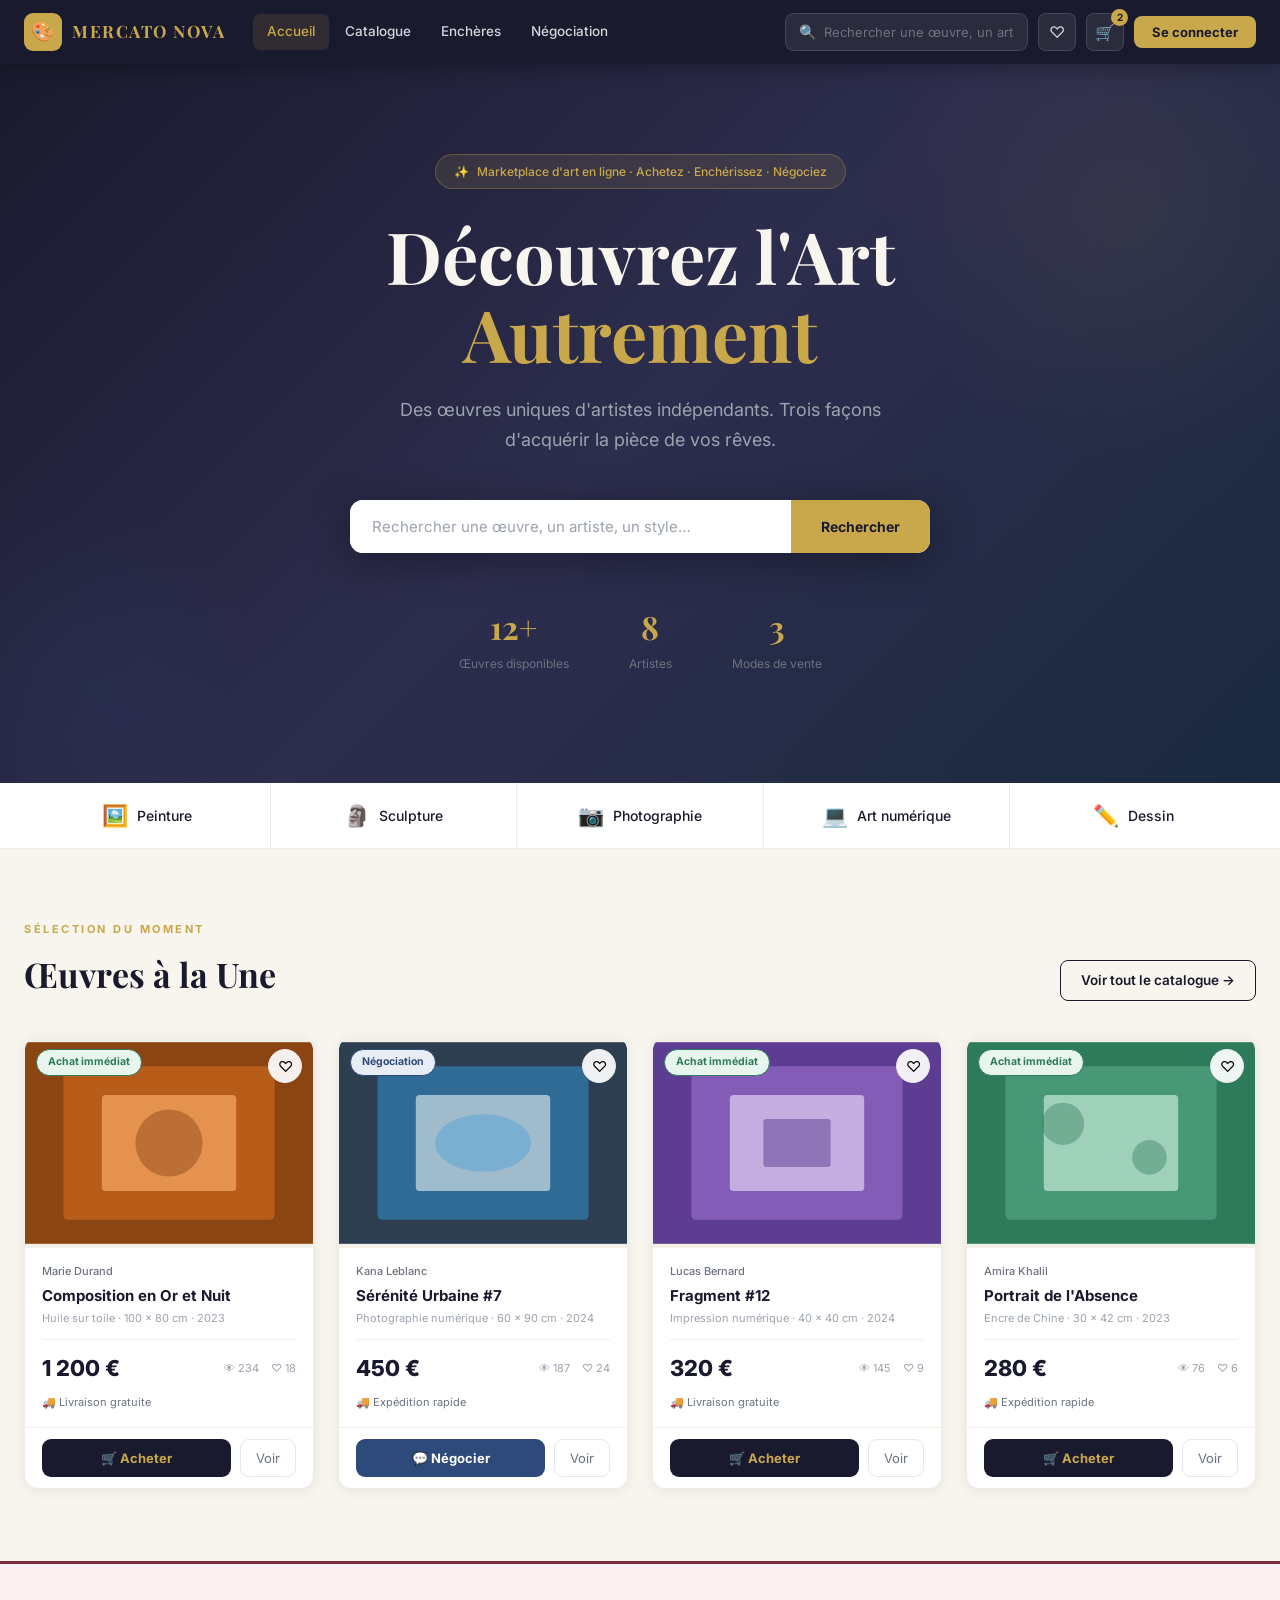
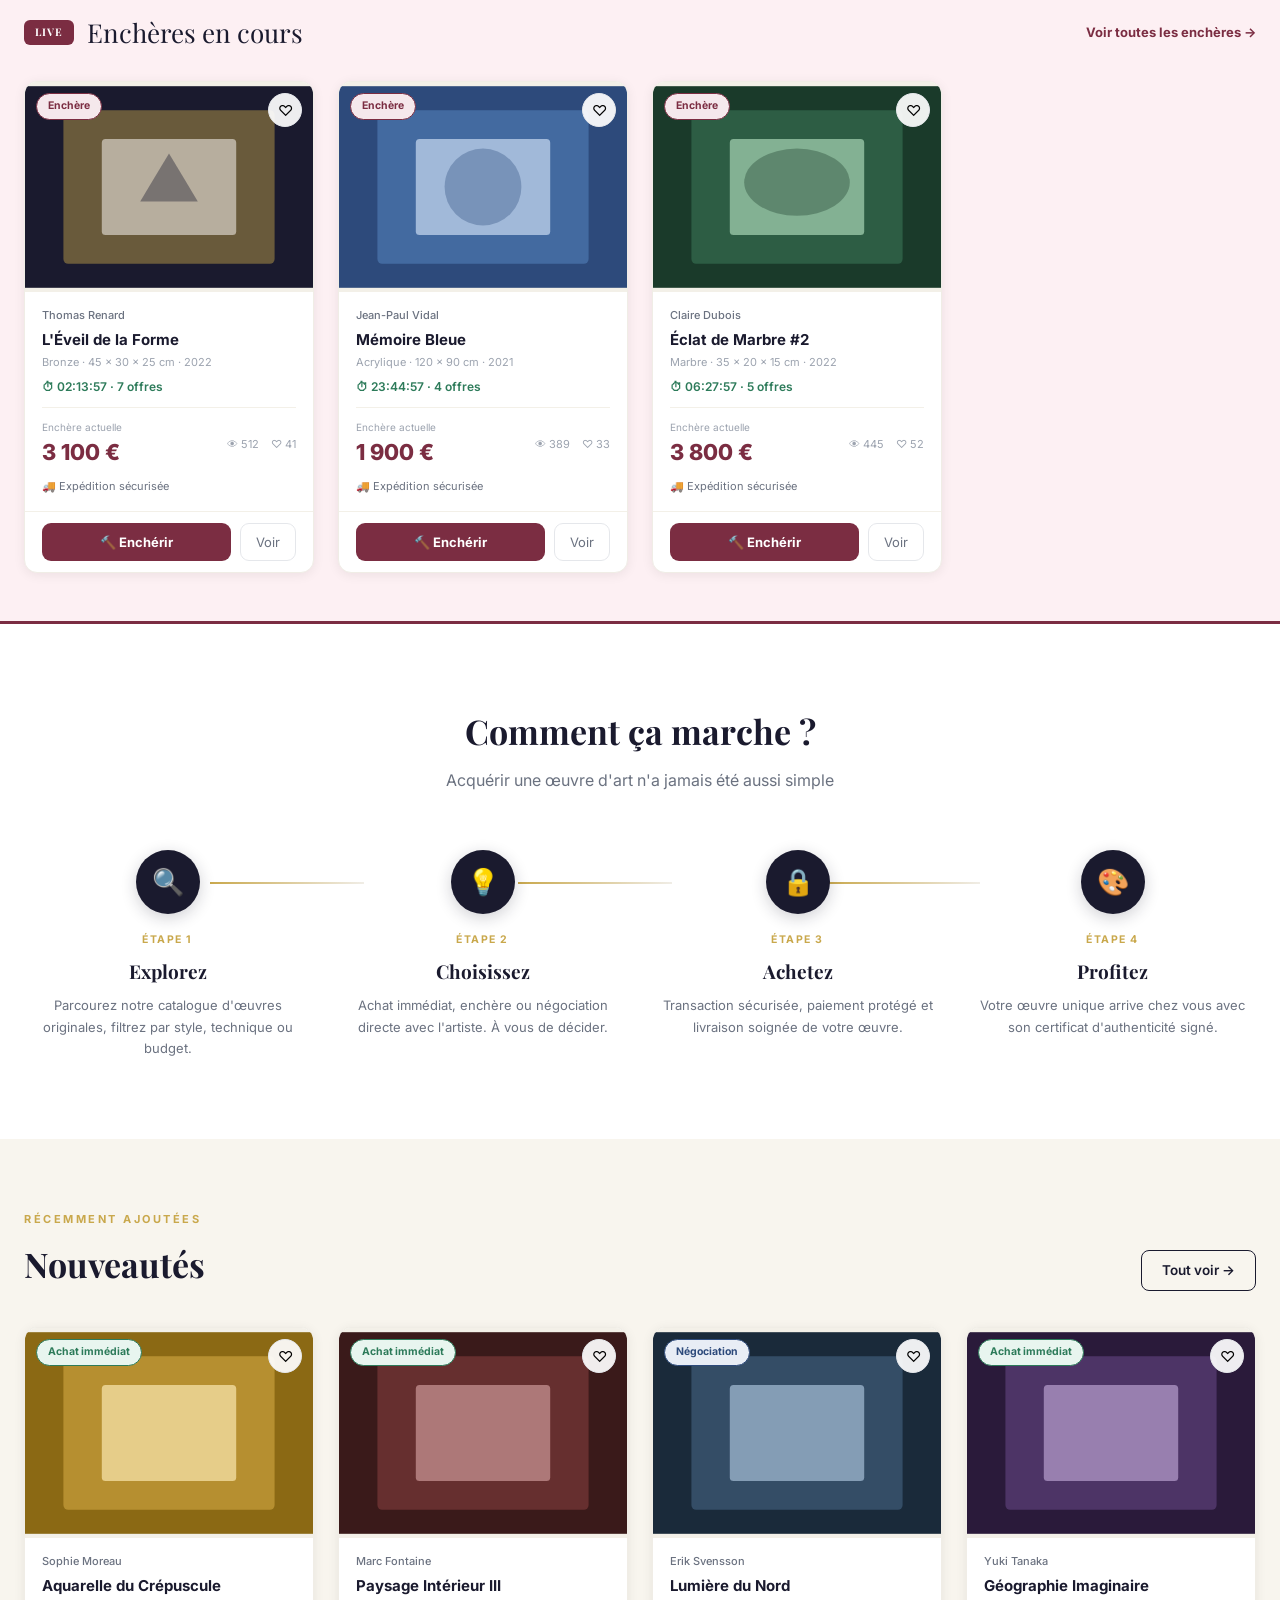
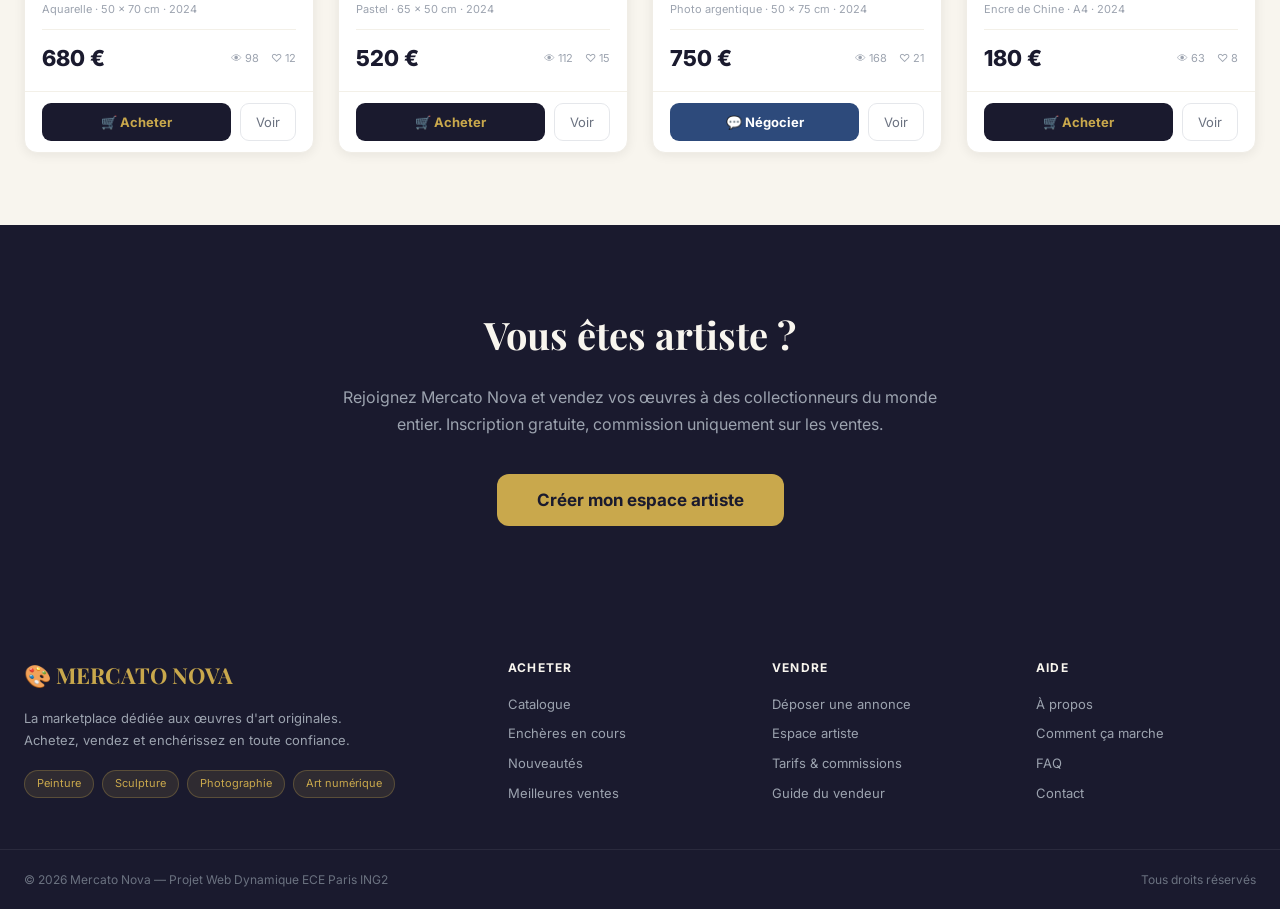
==== mercato_final/index.html @ 1ec938bf "Add files via upload problème d'accès au panier depuis les deux première pages régler + acces au ser" ====
<!DOCTYPE html>
<html lang="fr">
<head>
  <meta charset="UTF-8" />
  <meta name="viewport" content="width=device-width, initial-scale=1.0" />
  <title>Mercato Nova — Marketplace d'Art</title>
  <link rel="preconnect" href="https://fonts.googleapis.com" />
  <link href="https://fonts.googleapis.com/css2?family=Inter:wght@400;500;600;700;800&family=Playfair+Display:ital,wght@0,700;1,400&display=swap" rel="stylesheet" />
  <style>
    *, *::before, *::after { box-sizing: border-box; margin: 0; padding: 0; }
    :root {
      --noir:     #1A1A2E;
      --noir-2:   #2D2D4E;
      --or:       #C9A84C;
      --or-clair: #E8C96A;
      --fond:     #F8F5EE;
      --blanc:    #FFFFFF;
      --gris:     #6B7280;
      --gris-c:   #F3F0E8;
      --bordeau:  #7B2D42;
      --vert:     #2D7B5A;
      --bleu:     #2D4A7B;
      --shadow-s: 0 2px 12px rgba(0,0,0,0.07);
      --shadow-m: 0 4px 24px rgba(0,0,0,0.10);
      --shadow-l: 0 12px 40px rgba(0,0,0,0.15);
      --radius:   10px;
      --radius-l: 16px;
      --trans:    0.22s ease;
    }
    html { scroll-behavior: smooth; }
    body { font-family: 'Inter', 'Segoe UI', Arial, sans-serif; background: var(--fond); color: var(--noir); line-height: 1.6; }
    a { text-decoration: none; color: inherit; }
    button { cursor: pointer; border: none; font-family: inherit; }
    img { max-width: 100%; display: block; }

    .navbar {
      position: sticky; top: 0; z-index: 100;
      background: var(--noir);
      box-shadow: 0 2px 20px rgba(0,0,0,0.35);
    }
    .navbar__inner {
      max-width: 1280px; margin: 0 auto;
      display: flex; align-items: center;
      padding: 0 24px; height: 64px; gap: 28px;
    }
    .navbar__logo {
      display: flex; align-items: center; gap: 10px;
      text-decoration: none; flex-shrink: 0;
    }
    .navbar__logo-icon {
      width: 38px; height: 38px; background: var(--or);
      border-radius: 9px; display: flex; align-items: center;
      justify-content: center; font-size: 19px;
    }
    .navbar__logo-text {
      font-family: 'Playfair Display', Georgia, serif;
      font-size: 17px; font-weight: 700;
      color: var(--or); letter-spacing: 1.5px;
    }
    .navbar__links { display: flex; gap: 2px; flex: 1; }
    .navbar__link {
      padding: 7px 14px; border-radius: 7px;
      font-size: 13.5px; font-weight: 500;
      color: #D1D5DB; background: transparent;
      transition: all var(--trans); white-space: nowrap;
    }
    .navbar__link:hover, .navbar__link--active {
      color: var(--or);
      background: rgba(201,168,76,0.12);
    }
    .navbar__right { display: flex; align-items: center; gap: 10px; margin-left: auto; }
    .navbar__search {
      display: flex; align-items: center;
      background: rgba(255,255,255,0.08);
      border: 1px solid rgba(255,255,255,0.12);
      border-radius: 9px; padding: 7px 13px; gap: 8px;
    }
    .navbar__search input {
      background: transparent; border: none; outline: none;
      color: #F8F5EE; font-size: 13px; width: 190px;
      font-family: inherit;
    }
    .navbar__search input::placeholder { color: #6B7280; }
    .navbar__icon-btn {
      background: rgba(255,255,255,0.08);
      border: 1px solid rgba(255,255,255,0.12);
      border-radius: 8px; width: 38px; height: 38px;
      display: flex; align-items: center; justify-content: center;
      color: #D1D5DB; font-size: 16px; cursor: pointer;
      transition: all var(--trans); position: relative;
    }
    .navbar__icon-btn:hover { background: rgba(255,255,255,0.15); color: var(--or); }
    .navbar__badge {
      position: absolute; top: -5px; right: -5px;
      background: var(--or); color: var(--noir);
      border-radius: 50%; width: 17px; height: 17px;
      font-size: 10px; font-weight: 700;
      display: flex; align-items: center; justify-content: center;
    }
    .navbar__login {
      background: var(--or); color: var(--noir);
      border-radius: 8px; padding: 8px 18px;
      font-size: 13px; font-weight: 700;
      transition: all var(--trans);
    }
    .navbar__login:hover { background: var(--or-clair); }

    .hero {
      background: linear-gradient(135deg, #1A1A2E 0%, #2D2D4E 50%, #1A2A3E 100%);
      padding: 90px 24px 110px;
      position: relative; overflow: hidden;
    }
    .hero__circle-1 {
      position: absolute; top: -100px; right: -100px;
      width: 500px; height: 500px; border-radius: 50%;
      background: radial-gradient(circle, rgba(201,168,76,0.08) 0%, transparent 70%);
      pointer-events: none;
    }
    .hero__circle-2 {
      position: absolute; bottom: -80px; left: -80px;
      width: 350px; height: 350px; border-radius: 50%;
      background: radial-gradient(circle, rgba(45,74,123,0.15) 0%, transparent 70%);
      pointer-events: none;
    }
    .hero__inner {
      max-width: 820px; margin: 0 auto;
      text-align: center; position: relative; z-index: 1;
    }
    .hero__pill {
      display: inline-flex; align-items: center; gap: 8px;
      background: rgba(201,168,76,0.12);
      border: 1px solid rgba(201,168,76,0.3);
      border-radius: 24px; padding: 7px 18px; margin-bottom: 28px;
      font-size: 12px; color: var(--or); font-weight: 500;
    }
    .hero__title {
      font-family: 'Playfair Display', Georgia, serif;
      font-size: clamp(38px, 7vw, 72px);
      font-weight: 700; color: #F8F5EE;
      line-height: 1.08; margin-bottom: 22px;
    }
    .hero__title span { color: var(--or); }
    .hero__subtitle {
      font-size: 18px; color: #9CA3AF;
      margin: 0 auto 44px; line-height: 1.7;
      max-width: 560px;
    }
    .hero__search-wrap {
      display: flex; max-width: 580px; margin: 0 auto 48px;
      background: var(--blanc); border-radius: 13px; overflow: hidden;
      box-shadow: 0 8px 40px rgba(0,0,0,0.35);
    }
    .hero__search-wrap input {
      flex: 1; border: none; outline: none;
      padding: 17px 22px; font-size: 15px; color: var(--noir);
      font-family: inherit;
    }
    .hero__search-wrap input::placeholder { color: #9CA3AF; }
    .hero__search-btn {
      background: var(--or); border: none;
      padding: 0 30px; color: var(--noir);
      font-weight: 700; font-size: 14px;
      cursor: pointer; transition: background var(--trans);
      white-space: nowrap;
    }
    .hero__search-btn:hover { background: var(--or-clair); }
    .hero__stats { display: flex; justify-content: center; gap: 60px; }
    .hero__stat-num {
      font-family: 'Playfair Display', Georgia, serif;
      font-size: 32px; font-weight: 700; color: var(--or);
    }
    .hero__stat-label { font-size: 12px; color: #6B7280; margin-top: 2px; }

    .cats {
      background: var(--blanc);
      border-bottom: 1px solid #F0EDE6;
      box-shadow: var(--shadow-s);
    }
    .cats__inner { max-width: 1280px; margin: 0 auto; padding: 0 24px; display: flex; }
    .cats__btn {
      flex: 1; display: flex; align-items: center;
      justify-content: center; gap: 9px;
      padding: 20px 0; background: transparent; border: none;
      border-right: 1px solid #F0EDE6;
      font-size: 14px; font-weight: 500; color: var(--noir);
      cursor: pointer; transition: all var(--trans);
    }
    .cats__btn:last-child { border-right: none; }
    .cats__btn:hover { background: var(--fond); color: var(--or); }
    .cats__btn .cats__icon { font-size: 21px; }

    .section { padding: 72px 24px; }
    .section--dark { background: var(--blanc); }
    .section--fond { background: var(--fond); }
    .section__inner { max-width: 1280px; margin: 0 auto; }
    .section__eyebrow {
      font-size: 11px; color: var(--or); font-weight: 700;
      letter-spacing: 2.5px; text-transform: uppercase; margin-bottom: 8px;
    }
    .section__title {
      font-family: 'Playfair Display', Georgia, serif;
      font-size: 34px; color: var(--noir); margin-bottom: 0;
    }
    .section__head {
      display: flex; align-items: flex-end;
      justify-content: space-between; margin-bottom: 36px;
    }
    .section__link {
      font-size: 13.5px; color: var(--noir); font-weight: 600;
      border: 1.5px solid var(--noir); border-radius: 8px;
      padding: 9px 20px; transition: all var(--trans);
      white-space: nowrap; margin-left: 20px;
    }
    .section__link:hover { background: var(--noir); color: var(--or); }

    .grid {
      display: grid;
      grid-template-columns: repeat(auto-fill, minmax(272px, 1fr));
      gap: 24px;
    }
    .grid--4 { grid-template-columns: repeat(4, 1fr); }

    .card {
      background: var(--blanc); border-radius: 13px;
      overflow: hidden; border: 1px solid #F0EDE6;
      box-shadow: var(--shadow-s);
      transition: transform var(--trans), box-shadow var(--trans);
      display: flex; flex-direction: column;
    }
    .card:hover { transform: translateY(-5px); box-shadow: var(--shadow-l); }
    .card__img {
      position: relative; height: 210px;
      overflow: hidden; background: var(--gris-c);
    }
    .card__img svg { width: 100%; height: 100%; }
    .card__badge {
      position: absolute; top: 11px; left: 11px;
      padding: 4px 11px; border-radius: 20px;
      font-size: 10.5px; font-weight: 700;
      border: 1px solid currentColor;
    }
    .card__badge--immediat { color: var(--vert); background: #E8F5EF; }
    .card__badge--enchere  { color: var(--bordeau); background: #F5E8EC; }
    .card__badge--nego     { color: var(--bleu); background: #E8EDF5; }
    .card__fav {
      position: absolute; top: 11px; right: 11px;
      background: rgba(255,255,255,0.92); border: 1px solid #E5E7EB;
      border-radius: 50%; width: 34px; height: 34px;
      display: flex; align-items: center; justify-content: center;
      font-size: 15px; cursor: pointer;
      transition: all var(--trans);
    }
    .card__fav:hover { border-color: var(--bordeau); background: #FFF0F3; }
    .card__body {
      padding: 15px 17px; flex: 1;
      display: flex; flex-direction: column; gap: 5px;
    }
    .card__artist { font-size: 11px; color: var(--gris); font-weight: 500; }
    .card__title  { font-size: 15px; font-weight: 700; color: var(--noir); line-height: 1.3; }
    .card__meta   { font-size: 11px; color: #9CA3AF; }
    .card__timer  { font-size: 12px; color: var(--vert); font-weight: 600; }
    .card__timer--urgent { color: var(--bordeau); }
    .card__divider { height: 1px; background: #F3F0E8; margin: 6px 0; }
    .card__price-row { display: flex; align-items: center; justify-content: space-between; }
    .card__price-label { font-size: 10px; color: #9CA3AF; }
    .card__price { font-size: 22px; font-weight: 800; color: var(--noir); }
    .card__price--enchere { color: var(--bordeau); }
    .card__stats { display: flex; gap: 12px; font-size: 11px; color: #9CA3AF; }
    .card__ship  { font-size: 11px; color: var(--gris); margin-top: 3px; }
    .card__footer { padding: 11px 17px; border-top: 1px solid #F3F0E8; display: flex; gap: 9px; }
    .btn-primary {
      flex: 1; border-radius: 9px; padding: 10px 0;
      font-size: 13px; font-weight: 700;
      color: var(--blanc); cursor: pointer;
      transition: opacity var(--trans); border: none;
    }
    .btn-primary:hover { opacity: 0.88; }
    .btn-primary--noir    { background: var(--noir); color: var(--or); }
    .btn-primary--bordeau { background: var(--bordeau); }
    .btn-primary--bleu    { background: var(--bleu); }
    .btn-secondary {
      background: transparent; color: var(--gris);
      border: 1.5px solid #E5E7EB; border-radius: 9px;
      padding: 10px 15px; font-size: 13px; cursor: pointer;
      transition: all var(--trans);
    }
    .btn-secondary:hover { border-color: var(--noir); color: var(--noir); }

    .encheres-band {
      background: #FDF0F3;
      border-top: 3px solid var(--bordeau);
      border-bottom: 3px solid var(--bordeau);
      padding: 48px 24px;
    }
    .encheres-band__inner { max-width: 1280px; margin: 0 auto; }
    .encheres-band__head {
      display: flex; align-items: center;
      justify-content: space-between; margin-bottom: 28px;
    }
    .live-badge {
      background: var(--bordeau); color: var(--blanc);
      padding: 4px 11px; border-radius: 6px;
      font-size: 10.5px; font-weight: 700; letter-spacing: 1px;
    }
    .encheres-band__title {
      font-family: 'Playfair Display', Georgia, serif;
      font-size: 26px; color: var(--noir);
      display: flex; align-items: center; gap: 13px;
    }
    .encheres-band__link { font-size: 13px; color: var(--bordeau); font-weight: 700; }
    .encheres-band__link:hover { text-decoration: underline; }

    .how { padding: 80px 24px; background: var(--blanc); }
    .how__inner { max-width: 1280px; margin: 0 auto; }
    .how__header { text-align: center; margin-bottom: 56px; }
    .how__subtitle { color: var(--gris); font-size: 16px; margin-top: 10px; }
    .how__grid {
      display: grid; grid-template-columns: repeat(4,1fr); gap: 28px;
      position: relative;
    }
    .how__step { text-align: center; }
    .how__icon-wrap {
      width: 64px; height: 64px; border-radius: 50%;
      background: var(--noir);
      display: flex; align-items: center; justify-content: center;
      font-size: 26px; margin: 0 auto 18px;
      position: relative; z-index: 1;
      box-shadow: 0 4px 16px rgba(26,26,46,0.2);
    }
    .how__num {
      font-size: 10.5px; color: var(--or); font-weight: 700;
      letter-spacing: 1.5px; text-transform: uppercase; margin-bottom: 7px;
    }
    .how__step-title {
      font-family: 'Playfair Display', Georgia, serif;
      font-size: 19px; color: var(--noir); margin-bottom: 9px;
    }
    .how__step-desc { font-size: 13px; color: var(--gris); line-height: 1.65; }
    .how__connector {
      position: absolute; top: 32px; height: 2px;
      background: linear-gradient(90deg, var(--or), #F0EDE6);
      z-index: 0;
    }

    .cta-artiste { background: var(--noir); padding: 80px 24px; text-align: center; }
    .cta-artiste__inner { max-width: 620px; margin: 0 auto; }
    .cta-artiste__title {
      font-family: 'Playfair Display', Georgia, serif;
      font-size: 38px; color: #F8F5EE; margin-bottom: 18px;
    }
    .cta-artiste__subtitle { color: #9CA3AF; font-size: 16px; margin-bottom: 36px; line-height: 1.7; }
    .cta-artiste__btn {
      background: var(--or); color: var(--noir);
      border: none; border-radius: 12px;
      padding: 16px 40px; font-size: 17px; font-weight: 700;
      cursor: pointer; transition: background var(--trans);
    }
    .cta-artiste__btn:hover { background: var(--or-clair); }

    .footer { background: var(--noir); color: #D1D5DB; }
    .footer__grid {
      max-width: 1280px; margin: 0 auto;
      padding: 52px 24px 36px;
      display: grid;
      grid-template-columns: 2fr 1fr 1fr 1fr;
      gap: 44px;
    }
    .footer__logo {
      font-family: 'Playfair Display', Georgia, serif;
      font-size: 22px; font-weight: 700; color: var(--or);
      margin-bottom: 13px; display: flex; align-items: center; gap: 9px;
    }
    .footer__tagline { font-size: 13px; color: #9CA3AF; line-height: 1.75; margin-bottom: 18px; }
    .footer__tags { display: flex; gap: 8px; flex-wrap: wrap; }
    .footer__tag {
      background: rgba(201,168,76,0.12);
      color: var(--or); border: 1px solid rgba(201,168,76,0.28);
      border-radius: 20px; padding: 4px 12px; font-size: 11px;
    }
    .footer__col-title {
      font-size: 12px; font-weight: 700; color: #F8F5EE;
      text-transform: uppercase; letter-spacing: 1.2px; margin-bottom: 16px;
    }
    .footer__col-link { display: block; font-size: 13px; color: #9CA3AF; margin-bottom: 9px; transition: color var(--trans); }
    .footer__col-link:hover { color: var(--or); }
    .footer__bar {
      border-top: 1px solid rgba(255,255,255,0.07);
      padding: 20px 24px;
      max-width: 1280px; margin: 0 auto;
      display: flex; justify-content: space-between;
      font-size: 12px; color: #6B7280;
    }

    @media (max-width: 1024px) {
      .how__grid { grid-template-columns: repeat(2,1fr); }
      .footer__grid { grid-template-columns: 1fr 1fr; }
      .grid--4 { grid-template-columns: repeat(2,1fr); }
    }
    @media (max-width: 768px) {
      .navbar__search { display: none; }
      .navbar__links { display: none; }
      .hero { padding: 60px 20px 80px; }
      .hero__stats { gap: 28px; }
      .cats__btn span:not(.cats__icon) { display: none; }
      .how__grid { grid-template-columns: 1fr; }
      .footer__grid { grid-template-columns: 1fr; }
      .grid, .grid--4 { grid-template-columns: 1fr 1fr; }
      .section__head { flex-direction: column; align-items: flex-start; gap: 14px; }
    }
    @media (max-width: 480px) {
      .grid, .grid--4 { grid-template-columns: 1fr; }
    }
  </style>
</head>
<body>

  <nav class="navbar">
    <div class="navbar__inner">
      <a href="index.html" class="navbar__logo">
        <div class="navbar__logo-icon">🎨</div>
        <span class="navbar__logo-text">MERCATO NOVA</span>
      </a>
      <div class="navbar__links">
        <a href="index.html"     class="navbar__link navbar__link--active">Accueil</a>
        <a href="catalogue.html" class="navbar__link">Catalogue</a>
        <a href="encheres.html"    class="navbar__link">Enchères</a>
        <a href="negociation.html" class="navbar__link">Négociation</a>
      </div>
      <div class="navbar__right">
        <div class="navbar__search">
          <span style="color:#9CA3AF;font-size:14px;">🔍</span>
          <input type="text" placeholder="Rechercher une œuvre, un artiste…" />
        </div>
        <button class="navbar__icon-btn" title="Favoris">♡</button>
        <button class="navbar__icon-btn" title="Panier">
          🛒
          <span class="navbar__badge">2</span>
        </button>
        <button class="navbar__login">Se connecter</button>
      </div>
    </div>
  </nav>

  <section class="hero">
    <div class="hero__circle-1"></div>
    <div class="hero__circle-2"></div>
    <div class="hero__inner">
      <div class="hero__pill">
        ✨ <span>Marketplace d'art en ligne · Achetez · Enchérissez · Négociez</span>
      </div>
      <h1 class="hero__title">
        Découvrez l'Art<br>
        <span>Autrement</span>
      </h1>
      <p class="hero__subtitle">
        Des œuvres uniques d'artistes indépendants. Trois façons d'acquérir la pièce de vos rêves.
      </p>
      <form class="hero__search-wrap" onsubmit="event.preventDefault(); window.location='catalogue.html?q='+this.querySelector('input').value">
        <input type="text" placeholder="Rechercher une œuvre, un artiste, un style…" />
        <button type="submit" class="hero__search-btn">Rechercher</button>
      </form>
      <div class="hero__stats">
        <div>
          <div class="hero__stat-num">12+</div>
          <div class="hero__stat-label">Œuvres disponibles</div>
        </div>
        <div>
          <div class="hero__stat-num">8</div>
          <div class="hero__stat-label">Artistes</div>
        </div>
        <div>
          <div class="hero__stat-num">3</div>
          <div class="hero__stat-label">Modes de vente</div>
        </div>
      </div>
    </div>
  </section>

  <div class="cats">
    <div class="cats__inner">
      <button class="cats__btn" onclick="window.location='catalogue.html?cat=peinture'">
        <span class="cats__icon">🖼️</span><span>Peinture</span>
      </button>
      <button class="cats__btn" onclick="window.location='catalogue.html?cat=sculpture'">
        <span class="cats__icon">🗿</span><span>Sculpture</span>
      </button>
      <button class="cats__btn" onclick="window.location='catalogue.html?cat=photo'">
        <span class="cats__icon">📷</span><span>Photographie</span>
      </button>
      <button class="cats__btn" onclick="window.location='catalogue.html?cat=numerique'">
        <span class="cats__icon">💻</span><span>Art numérique</span>
      </button>
      <button class="cats__btn" onclick="window.location='catalogue.html?cat=dessin'">
        <span class="cats__icon">✏️</span><span>Dessin</span>
      </button>
    </div>
  </div>

  <section class="section section--fond">
    <div class="section__inner">
      <div class="section__head">
        <div>
          <div class="section__eyebrow">Sélection du moment</div>
          <h2 class="section__title">Œuvres à la Une</h2>
        </div>
        <a href="catalogue.html" class="section__link">Voir tout le catalogue →</a>
      </div>
      <div class="grid">

        <div class="card">
          <div class="card__img">
            <svg viewBox="0 0 300 210" xmlns="http://www.w3.org/2000/svg">
              <rect width="300" height="210" fill="#8B4513"/>
              <rect x="40" y="25" width="220" height="160" fill="#D2691E" rx="5" opacity="0.65"/>
              <rect x="80" y="55" width="140" height="100" fill="#F4A460" rx="4" opacity="0.75"/>
              <circle cx="150" cy="105" r="35" fill="#8B4513" opacity="0.45"/>
            </svg>
            <span class="card__badge card__badge--immediat">Achat immédiat</span>
            <button class="card__fav">♡</button>
          </div>
          <div class="card__body">
            <div class="card__artist">Marie Durand</div>
            <div class="card__title">Composition en Or et Nuit</div>
            <div class="card__meta">Huile sur toile · 100 × 80 cm · 2023</div>
            <div class="card__divider"></div>
            <div class="card__price-row">
              <div class="card__price">1 200 €</div>
              <div class="card__stats"><span>👁 234</span><span>♡ 18</span></div>
            </div>
            <div class="card__ship">🚚 Livraison gratuite</div>
          </div>
          <div class="card__footer">
            <button class="btn-primary btn-primary--noir">🛒 Acheter</button>
            <button class="btn-secondary">Voir</button>
          </div>
        </div>

        <div class="card">
          <div class="card__img">
            <svg viewBox="0 0 300 210" xmlns="http://www.w3.org/2000/svg">
              <rect width="300" height="210" fill="#2C3E50"/>
              <rect x="40" y="25" width="220" height="160" fill="#3498DB" rx="5" opacity="0.5"/>
              <rect x="80" y="55" width="140" height="100" fill="#ECF0F1" rx="4" opacity="0.6"/>
              <ellipse cx="150" cy="105" rx="50" ry="30" fill="#3498DB" opacity="0.35"/>
            </svg>
            <span class="card__badge card__badge--nego">Négociation</span>
            <button class="card__fav">♡</button>
          </div>
          <div class="card__body">
            <div class="card__artist">Kana Leblanc</div>
            <div class="card__title">Sérénité Urbaine #7</div>
            <div class="card__meta">Photographie numérique · 60 × 90 cm · 2024</div>
            <div class="card__divider"></div>
            <div class="card__price-row">
              <div class="card__price">450 €</div>
              <div class="card__stats"><span>👁 187</span><span>♡ 24</span></div>
            </div>
            <div class="card__ship">🚚 Expédition rapide</div>
          </div>
          <div class="card__footer">
            <button class="btn-primary btn-primary--bleu">💬 Négocier</button>
            <button class="btn-secondary">Voir</button>
          </div>
        </div>

        <div class="card">
          <div class="card__img">
            <svg viewBox="0 0 300 210" xmlns="http://www.w3.org/2000/svg">
              <rect width="300" height="210" fill="#5C3D91"/>
              <rect x="40" y="25" width="220" height="160" fill="#9B72D0" rx="5" opacity="0.6"/>
              <rect x="80" y="55" width="140" height="100" fill="#E8D9F5" rx="4" opacity="0.65"/>
              <rect x="115" y="80" width="70" height="50" fill="#5C3D91" rx="3" opacity="0.5"/>
            </svg>
            <span class="card__badge card__badge--immediat">Achat immédiat</span>
            <button class="card__fav">♡</button>
          </div>
          <div class="card__body">
            <div class="card__artist">Lucas Bernard</div>
            <div class="card__title">Fragment #12</div>
            <div class="card__meta">Impression numérique · 40 × 40 cm · 2024</div>
            <div class="card__divider"></div>
            <div class="card__price-row">
              <div class="card__price">320 €</div>
              <div class="card__stats"><span>👁 145</span><span>♡ 9</span></div>
            </div>
            <div class="card__ship">🚚 Livraison gratuite</div>
          </div>
          <div class="card__footer">
            <button class="btn-primary btn-primary--noir">🛒 Acheter</button>
            <button class="btn-secondary">Voir</button>
          </div>
        </div>

        <div class="card">
          <div class="card__img">
            <svg viewBox="0 0 300 210" xmlns="http://www.w3.org/2000/svg">
              <rect width="300" height="210" fill="#2D7B5A"/>
              <rect x="40" y="25" width="220" height="160" fill="#5BAA8A" rx="5" opacity="0.6"/>
              <rect x="80" y="55" width="140" height="100" fill="#C4E8D8" rx="4" opacity="0.7"/>
              <circle cx="100" cy="85" r="22" fill="#2D7B5A" opacity="0.4"/>
              <circle cx="190" cy="120" r="18" fill="#2D7B5A" opacity="0.4"/>
            </svg>
            <span class="card__badge card__badge--immediat">Achat immédiat</span>
            <button class="card__fav">♡</button>
          </div>
          <div class="card__body">
            <div class="card__artist">Amira Khalil</div>
            <div class="card__title">Portrait de l'Absence</div>
            <div class="card__meta">Encre de Chine · 30 × 42 cm · 2023</div>
            <div class="card__divider"></div>
            <div class="card__price-row">
              <div class="card__price">280 €</div>
              <div class="card__stats"><span>👁 76</span><span>♡ 6</span></div>
            </div>
            <div class="card__ship">🚚 Expédition rapide</div>
          </div>
          <div class="card__footer">
            <button class="btn-primary btn-primary--noir">🛒 Acheter</button>
            <button class="btn-secondary">Voir</button>
          </div>
        </div>

      </div>
    </div>
  </section>

  <section class="encheres-band">
    <div class="encheres-band__inner">
      <div class="encheres-band__head">
        <div class="encheres-band__title">
          <span class="live-badge">LIVE</span>
          Enchères en cours
        </div>
        <a href="#" class="encheres-band__link">Voir toutes les enchères →</a>
      </div>
      <div class="grid">

        <div class="card">
          <div class="card__img">
            <svg viewBox="0 0 300 210" xmlns="http://www.w3.org/2000/svg">
              <rect width="300" height="210" fill="#1A1A2E"/>
              <rect x="40" y="25" width="220" height="160" fill="#C9A84C" rx="5" opacity="0.45"/>
              <rect x="80" y="55" width="140" height="100" fill="#F8F5EE" rx="4" opacity="0.55"/>
              <polygon points="150,70 180,120 120,120" fill="#1A1A2E" opacity="0.4"/>
            </svg>
            <span class="card__badge card__badge--enchere">Enchère</span>
            <button class="card__fav">♡</button>
          </div>
          <div class="card__body">
            <div class="card__artist">Thomas Renard</div>
            <div class="card__title">L'Éveil de la Forme</div>
            <div class="card__meta">Bronze · 45 × 30 × 25 cm · 2022</div>
            <div class="card__timer card__timer--urgent" id="timer1">⏱ 02:14:32 · 7 offres</div>
            <div class="card__divider"></div>
            <div class="card__price-row">
              <div>
                <div class="card__price-label">Enchère actuelle</div>
                <div class="card__price card__price--enchere">3 100 €</div>
              </div>
              <div class="card__stats"><span>👁 512</span><span>♡ 41</span></div>
            </div>
            <div class="card__ship">🚚 Expédition sécurisée</div>
          </div>
          <div class="card__footer">
            <button class="btn-primary btn-primary--bordeau">🔨 Enchérir</button>
            <button class="btn-secondary">Voir</button>
          </div>
        </div>

        <div class="card">
          <div class="card__img">
            <svg viewBox="0 0 300 210" xmlns="http://www.w3.org/2000/svg">
              <rect width="300" height="210" fill="#2D4A7B"/>
              <rect x="40" y="25" width="220" height="160" fill="#5B8AC5" rx="5" opacity="0.5"/>
              <rect x="80" y="55" width="140" height="100" fill="#D4E4F7" rx="4" opacity="0.65"/>
              <circle cx="150" cy="105" r="40" fill="#2D4A7B" opacity="0.35"/>
            </svg>
            <span class="card__badge card__badge--enchere">Enchère</span>
            <button class="card__fav">♡</button>
          </div>
          <div class="card__body">
            <div class="card__artist">Jean-Paul Vidal</div>
            <div class="card__title">Mémoire Bleue</div>
            <div class="card__meta">Acrylique · 120 × 90 cm · 2021</div>
            <div class="card__timer" id="timer2">⏱ 23:45:10 · 4 offres</div>
            <div class="card__divider"></div>
            <div class="card__price-row">
              <div>
                <div class="card__price-label">Enchère actuelle</div>
                <div class="card__price card__price--enchere">1 900 €</div>
              </div>
              <div class="card__stats"><span>👁 389</span><span>♡ 33</span></div>
            </div>
            <div class="card__ship">🚚 Expédition sécurisée</div>
          </div>
          <div class="card__footer">
            <button class="btn-primary btn-primary--bordeau">🔨 Enchérir</button>
            <button class="btn-secondary">Voir</button>
          </div>
        </div>

        <div class="card">
          <div class="card__img">
            <svg viewBox="0 0 300 210" xmlns="http://www.w3.org/2000/svg">
              <rect width="300" height="210" fill="#1A3A2A"/>
              <rect x="40" y="25" width="220" height="160" fill="#3D7A5A" rx="5" opacity="0.55"/>
              <rect x="80" y="55" width="140" height="100" fill="#A8D5B5" rx="4" opacity="0.7"/>
              <ellipse cx="150" cy="100" rx="55" ry="35" fill="#1A3A2A" opacity="0.35"/>
            </svg>
            <span class="card__badge card__badge--enchere">Enchère</span>
            <button class="card__fav">♡</button>
          </div>
          <div class="card__body">
            <div class="card__artist">Claire Dubois</div>
            <div class="card__title">Éclat de Marbre #2</div>
            <div class="card__meta">Marbre · 35 × 20 × 15 cm · 2022</div>
            <div class="card__timer" id="timer3">⏱ 06:28:05 · 5 offres</div>
            <div class="card__divider"></div>
            <div class="card__price-row">
              <div>
                <div class="card__price-label">Enchère actuelle</div>
                <div class="card__price card__price--enchere">3 800 €</div>
              </div>
              <div class="card__stats"><span>👁 445</span><span>♡ 52</span></div>
            </div>
            <div class="card__ship">🚚 Expédition sécurisée</div>
          </div>
          <div class="card__footer">
            <button class="btn-primary btn-primary--bordeau">🔨 Enchérir</button>
            <button class="btn-secondary">Voir</button>
          </div>
        </div>

      </div>
    </div>
  </section>

  <section class="how">
    <div class="how__inner">
      <div class="how__header">
        <h2 class="section__title">Comment ça marche ?</h2>
        <p class="how__subtitle">Acquérir une œuvre d'art n'a jamais été aussi simple</p>
      </div>
      <div class="how__grid">
        <div class="how__connector" style="left:calc(12.5% + 32px);right:calc(75% - 32px);top:32px;"></div>
        <div class="how__connector" style="left:calc(37.5% + 32px);right:calc(50% - 32px);top:32px;"></div>
        <div class="how__connector" style="left:calc(62.5% + 32px);right:calc(25% - 32px);top:32px;"></div>
        <div class="how__step">
          <div class="how__icon-wrap">🔍</div>
          <div class="how__num">Étape 1</div>
          <h3 class="how__step-title">Explorez</h3>
          <p class="how__step-desc">Parcourez notre catalogue d'œuvres originales, filtrez par style, technique ou budget.</p>
        </div>
        <div class="how__step">
          <div class="how__icon-wrap">💡</div>
          <div class="how__num">Étape 2</div>
          <h3 class="how__step-title">Choisissez</h3>
          <p class="how__step-desc">Achat immédiat, enchère ou négociation directe avec l'artiste. À vous de décider.</p>
        </div>
        <div class="how__step">
          <div class="how__icon-wrap">🔒</div>
          <div class="how__num">Étape 3</div>
          <h3 class="how__step-title">Achetez</h3>
          <p class="how__step-desc">Transaction sécurisée, paiement protégé et livraison soignée de votre œuvre.</p>
        </div>
        <div class="how__step">
          <div class="how__icon-wrap">🎨</div>
          <div class="how__num">Étape 4</div>
          <h3 class="how__step-title">Profitez</h3>
          <p class="how__step-desc">Votre œuvre unique arrive chez vous avec son certificat d'authenticité signé.</p>
        </div>
      </div>
    </div>
  </section>

  <section class="section section--fond">
    <div class="section__inner">
      <div class="section__head">
        <div>
          <div class="section__eyebrow">Récemment ajoutées</div>
          <h2 class="section__title">Nouveautés</h2>
        </div>
        <a href="catalogue.html" class="section__link">Tout voir →</a>
      </div>
      <div class="grid grid--4">

        <div class="card">
          <div class="card__img">
            <svg viewBox="0 0 300 210" xmlns="http://www.w3.org/2000/svg">
              <rect width="300" height="210" fill="#8B6914"/>
              <rect x="40" y="25" width="220" height="160" fill="#D4A843" rx="5" opacity="0.6"/>
              <rect x="80" y="55" width="140" height="100" fill="#FBE9B0" rx="4" opacity="0.7"/>
            </svg>
            <span class="card__badge card__badge--immediat">Achat immédiat</span>
            <button class="card__fav">♡</button>
          </div>
          <div class="card__body">
            <div class="card__artist">Sophie Moreau</div>
            <div class="card__title">Aquarelle du Crépuscule</div>
            <div class="card__meta">Aquarelle · 50 × 70 cm · 2024</div>
            <div class="card__divider"></div>
            <div class="card__price-row">
              <div class="card__price">680 €</div>
              <div class="card__stats"><span>👁 98</span><span>♡ 12</span></div>
            </div>
          </div>
          <div class="card__footer">
            <button class="btn-primary btn-primary--noir">🛒 Acheter</button>
            <button class="btn-secondary">Voir</button>
          </div>
        </div>

        <div class="card">
          <div class="card__img">
            <svg viewBox="0 0 300 210" xmlns="http://www.w3.org/2000/svg">
              <rect width="300" height="210" fill="#3A1A1A"/>
              <rect x="40" y="25" width="220" height="160" fill="#8B4040" rx="5" opacity="0.55"/>
              <rect x="80" y="55" width="140" height="100" fill="#D4A0A0" rx="4" opacity="0.65"/>
            </svg>
            <span class="card__badge card__badge--immediat">Achat immédiat</span>
            <button class="card__fav">♡</button>
          </div>
          <div class="card__body">
            <div class="card__artist">Marc Fontaine</div>
            <div class="card__title">Paysage Intérieur III</div>
            <div class="card__meta">Pastel · 65 × 50 cm · 2024</div>
            <div class="card__divider"></div>
            <div class="card__price-row">
              <div class="card__price">520 €</div>
              <div class="card__stats"><span>👁 112</span><span>♡ 15</span></div>
            </div>
          </div>
          <div class="card__footer">
            <button class="btn-primary btn-primary--noir">🛒 Acheter</button>
            <button class="btn-secondary">Voir</button>
          </div>
        </div>

        <div class="card">
          <div class="card__img">
            <svg viewBox="0 0 300 210" xmlns="http://www.w3.org/2000/svg">
              <rect width="300" height="210" fill="#1A2A3A"/>
              <rect x="40" y="25" width="220" height="160" fill="#4A6A8A" rx="5" opacity="0.55"/>
              <rect x="80" y="55" width="140" height="100" fill="#B0C8E0" rx="4" opacity="0.65"/>
            </svg>
            <span class="card__badge card__badge--nego">Négociation</span>
            <button class="card__fav">♡</button>
          </div>
          <div class="card__body">
            <div class="card__artist">Erik Svensson</div>
            <div class="card__title">Lumière du Nord</div>
            <div class="card__meta">Photo argentique · 50 × 75 cm · 2024</div>
            <div class="card__divider"></div>
            <div class="card__price-row">
              <div class="card__price">750 €</div>
              <div class="card__stats"><span>👁 168</span><span>♡ 21</span></div>
            </div>
          </div>
          <div class="card__footer">
            <button class="btn-primary btn-primary--bleu">💬 Négocier</button>
            <button class="btn-secondary">Voir</button>
          </div>
        </div>

        <div class="card">
          <div class="card__img">
            <svg viewBox="0 0 300 210" xmlns="http://www.w3.org/2000/svg">
              <rect width="300" height="210" fill="#2A1A3A"/>
              <rect x="40" y="25" width="220" height="160" fill="#6A4A8A" rx="5" opacity="0.55"/>
              <rect x="80" y="55" width="140" height="100" fill="#C0A8D8" rx="4" opacity="0.65"/>
            </svg>
            <span class="card__badge card__badge--immediat">Achat immédiat</span>
            <button class="card__fav">♡</button>
          </div>
          <div class="card__body">
            <div class="card__artist">Yuki Tanaka</div>
            <div class="card__title">Géographie Imaginaire</div>
            <div class="card__meta">Encre de Chine · A4 · 2024</div>
            <div class="card__divider"></div>
            <div class="card__price-row">
              <div class="card__price">180 €</div>
              <div class="card__stats"><span>👁 63</span><span>♡ 8</span></div>
            </div>
          </div>
          <div class="card__footer">
            <button class="btn-primary btn-primary--noir">🛒 Acheter</button>
            <button class="btn-secondary">Voir</button>
          </div>
        </div>

      </div>
    </div>
  </section>

  <section class="cta-artiste">
    <div class="cta-artiste__inner">
      <h2 class="cta-artiste__title">Vous êtes artiste ?</h2>
      <p class="cta-artiste__subtitle">
        Rejoignez Mercato Nova et vendez vos œuvres à des collectionneurs du monde entier.
        Inscription gratuite, commission uniquement sur les ventes.
      </p>
      <button class="cta-artiste__btn">Créer mon espace artiste</button>
    </div>
  </section>

  <footer class="footer">
    <div class="footer__grid">
      <div>
        <div class="footer__logo">🎨 MERCATO NOVA</div>
        <p class="footer__tagline">La marketplace dédiée aux œuvres d'art originales.<br>Achetez, vendez et enchérissez en toute confiance.</p>
        <div class="footer__tags">
          <span class="footer__tag">Peinture</span>
          <span class="footer__tag">Sculpture</span>
          <span class="footer__tag">Photographie</span>
          <span class="footer__tag">Art numérique</span>
        </div>
      </div>
      <div>
        <div class="footer__col-title">Acheter</div>
        <a href="catalogue.html" class="footer__col-link">Catalogue</a>
        <a href="#" class="footer__col-link">Enchères en cours</a>
        <a href="#" class="footer__col-link">Nouveautés</a>
        <a href="#" class="footer__col-link">Meilleures ventes</a>
      </div>
      <div>
        <div class="footer__col-title">Vendre</div>
        <a href="#" class="footer__col-link">Déposer une annonce</a>
        <a href="#" class="footer__col-link">Espace artiste</a>
        <a href="#" class="footer__col-link">Tarifs & commissions</a>
        <a href="#" class="footer__col-link">Guide du vendeur</a>
      </div>
      <div>
        <div class="footer__col-title">Aide</div>
        <a href="#" class="footer__col-link">À propos</a>
        <a href="#" class="footer__col-link">Comment ça marche</a>
        <a href="#" class="footer__col-link">FAQ</a>
        <a href="#" class="footer__col-link">Contact</a>
      </div>
    </div>
    <div class="footer__bar">
      <span>© 2026 Mercato Nova — Projet Web Dynamique ECE Paris ING2</span>
      <span>Tous droits réservés</span>
    </div>
  </footer>

  <script>
    const timers = [
      { id: "timer1", end: Date.now() + 2*3600000 + 14*60000,  suffix: "7 offres", urgent: true  },
      { id: "timer2", end: Date.now() + 23*3600000 + 45*60000, suffix: "4 offres", urgent: false },
      { id: "timer3", end: Date.now() + 6*3600000 + 28*60000,  suffix: "5 offres", urgent: false },
    ];

    function pad(n) { return String(n).padStart(2, "0"); }

    function tickAll() {
      timers.forEach(t => {
        const el = document.getElementById(t.id);
        if (!el) return;
        const diff = t.end - Date.now();
        if (diff <= 0) { el.textContent = "⏱ Terminée · " + t.suffix; return; }
        const h = Math.floor(diff / 3600000);
        const m = Math.floor((diff % 3600000) / 60000);
        const s = Math.floor((diff % 60000) / 1000);
        el.textContent = `⏱ ${pad(h)}:${pad(m)}:${pad(s)} · ${t.suffix}`;
        el.className = "card__timer" + (diff < 3600000 ? " card__timer--urgent" : "");
      });
    }
    tickAll();
    setInterval(tickAll, 1000);

    document.querySelectorAll(".card__fav").forEach(btn => {
      btn.addEventListener("click", e => {
        e.stopPropagation();
        const active = btn.dataset.active === "1";
        btn.dataset.active = active ? "0" : "1";
        btn.textContent = active ? "♡" : "❤️";
        btn.style.borderColor = active ? "#E5E7EB" : "#7B2D42";
        btn.style.background  = active ? "rgba(255,255,255,0.92)" : "#FFF0F3";
      });
    });

    function showToast(msg) {
      let t = document.getElementById("toast");
      if (!t) {
        t = document.createElement("div");
        t.id = "toast";
        t.style.cssText = "position:fixed;bottom:24px;right:24px;z-index:9999;background:#1A1A2E;color:#C9A84C;border-radius:10px;padding:14px 22px;font-size:14px;font-weight:500;box-shadow:0 8px 32px rgba(0,0,0,0.25);transition:opacity 0.3s;";
        document.body.appendChild(t);
      }
      t.textContent = "✅ " + msg;
      t.style.opacity = "1";
      clearTimeout(t._timer);
      t._timer = setTimeout(() => { t.style.opacity = "0"; }, 2800);
    }

    document.querySelectorAll(".btn-primary--noir").forEach(btn => {
      btn.addEventListener("click", () => {
        const card = btn.closest(".card");
        const titre = card.querySelector(".card__title")?.textContent || "l'œuvre";
        showToast(`"${titre}" ajouté au panier`);
        const badge = document.querySelector(".navbar__badge");
        if (badge) badge.textContent = parseInt(badge.textContent || "0") + 1;
      });
    });
  </script>

</body>
</html>
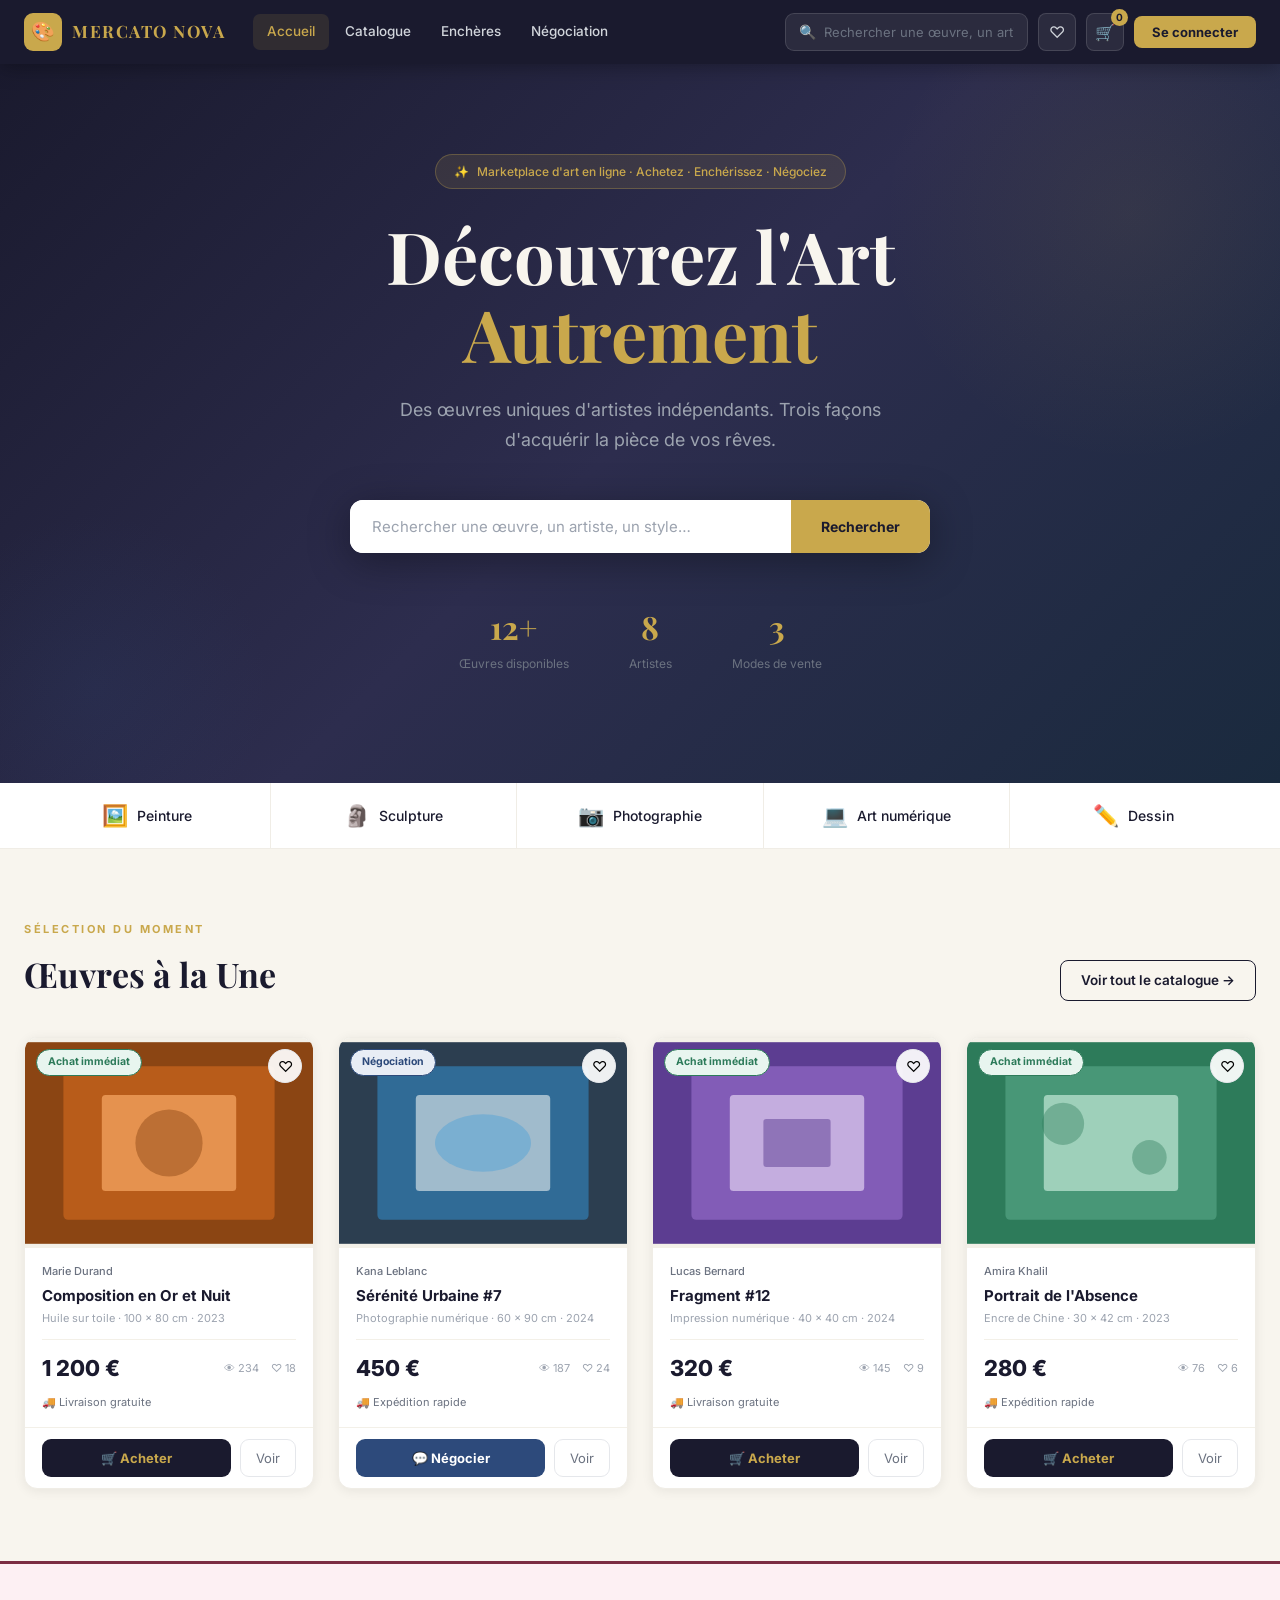
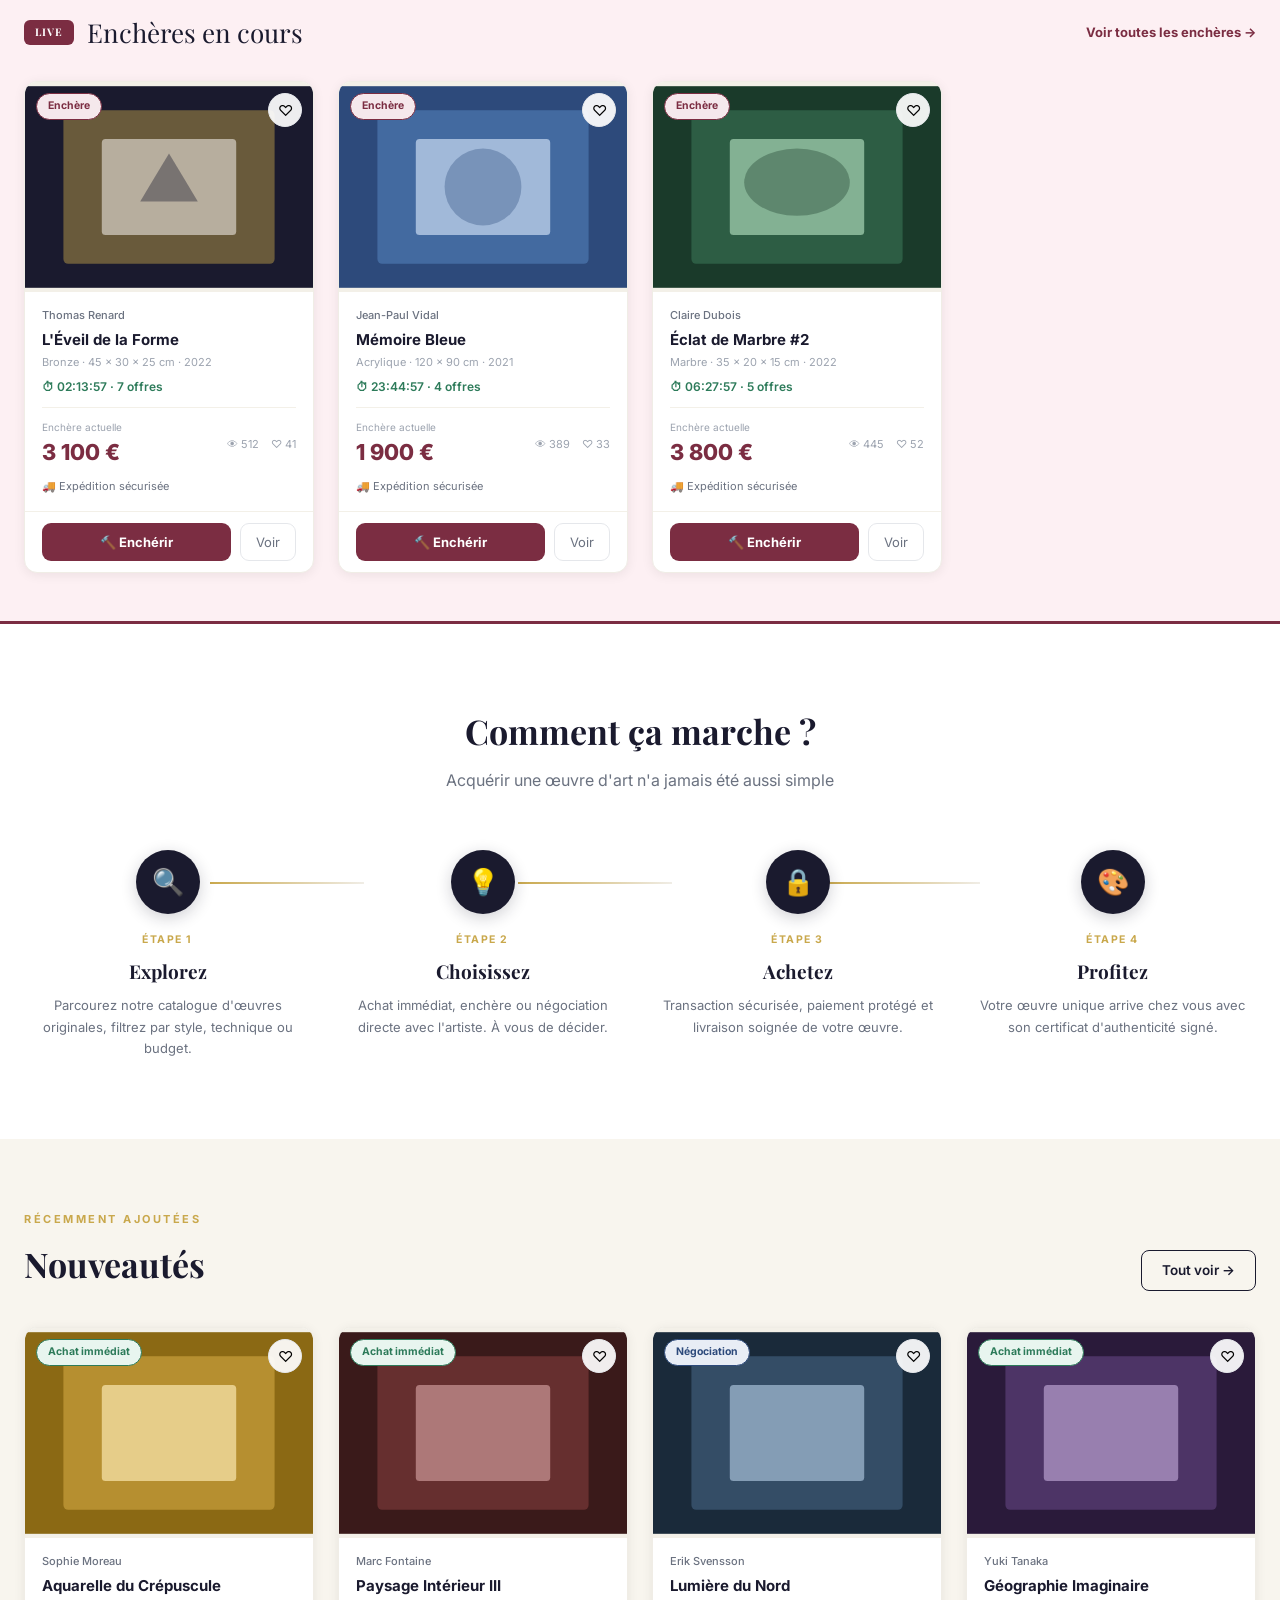
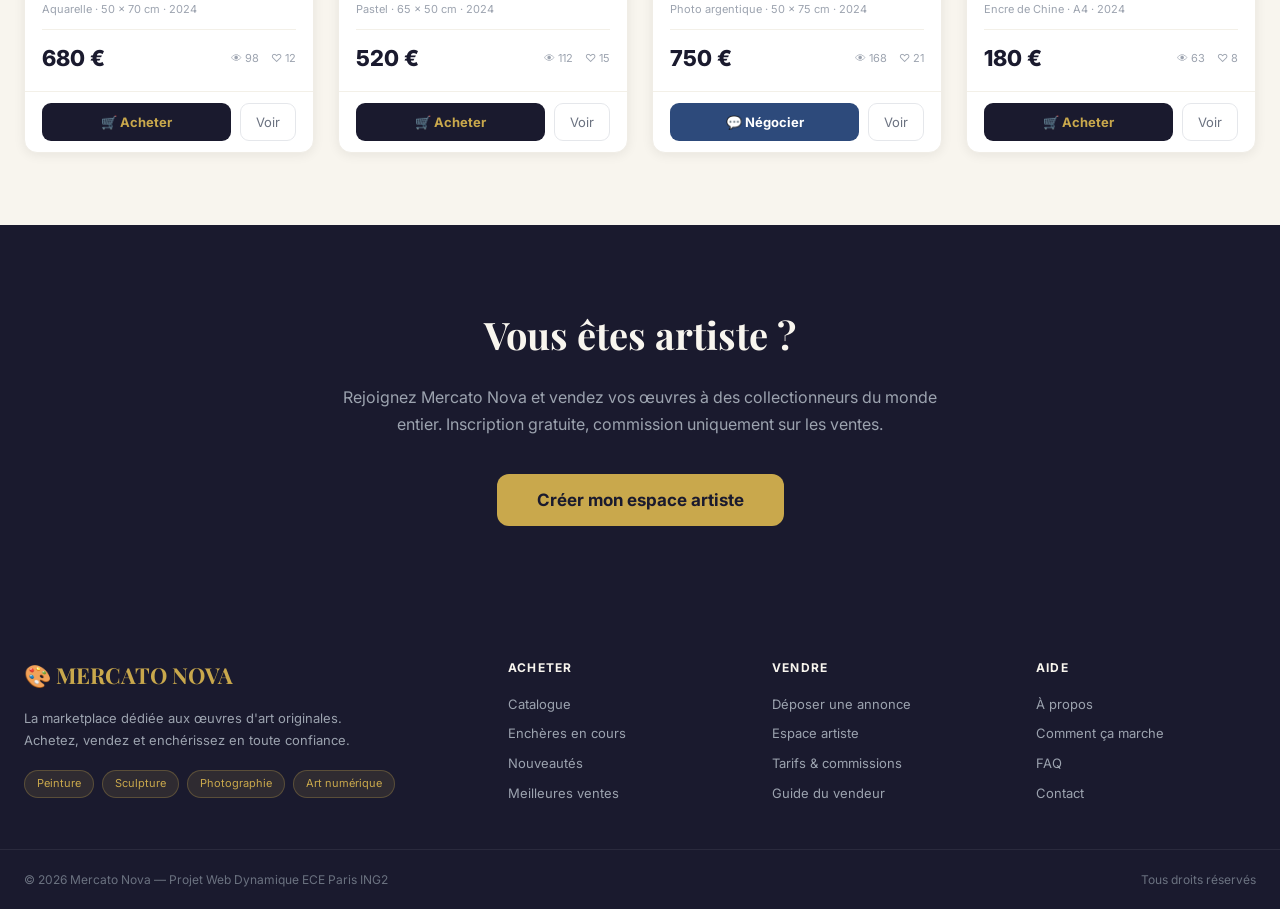
==== commit ad344b46: "Add files via upload correction du probleme d'affichage de l'utilisateur + prix et affichage panier" ====
--- a/mercato_final/index.html
+++ b/mercato_final/index.html
@@ -432,11 +432,11 @@
           <input type="text" placeholder="Rechercher une œuvre, un artiste…" />
         </div>
         <button class="navbar__icon-btn" title="Favoris">♡</button>
-        <button class="navbar__icon-btn" title="Panier">
+        <a href="panier.html"><button class="navbar__icon-btn" title="Panier">
           🛒
-          <span class="navbar__badge">2</span>
-        </button>
-        <button class="navbar__login">Se connecter</button>
+          <span class="navbar__badge" id="cartBadge">0</span>
+        </button></a>
+        <span id="zoneConnexion"><a href="login.html"><button class="navbar__login">Se connecter</button></a></span>
       </div>
     </div>
   </nav>
@@ -968,6 +968,15 @@
     tickAll();
     setInterval(tickAll, 1000);
 
+    // ── Auth & panier depuis localStorage ────────────────────────
+    const user = JSON.parse(localStorage.getItem('user') || 'null');
+    if (user) {
+      document.getElementById('zoneConnexion').innerHTML =
+        `<a href="profil.html"><button class="navbar__login">${user.prenom}</button></a>`;
+    }
+    document.getElementById('cartBadge').textContent =
+      JSON.parse(localStorage.getItem('panier') || '[]').length;
+
     document.querySelectorAll(".card__fav").forEach(btn => {
       btn.addEventListener("click", e => {
         e.stopPropagation();
@@ -994,14 +1003,27 @@
     }
 
     document.querySelectorAll(".btn-primary--noir").forEach(btn => {
-      btn.addEventListener("click", () => {
+      btn.addEventListener("click", e => {
+        e.stopPropagation();
         const card = btn.closest(".card");
-        const titre = card.querySelector(".card__title")?.textContent || "l'œuvre";
+        const titre   = card.querySelector(".card__title")?.textContent.trim() || "";
+        const artiste = card.querySelector(".card__artist")?.textContent.trim() || "";
+        const meta    = card.querySelector(".card__meta")?.textContent.trim() || "";
+        const prixTxt = card.querySelector(".card__price")?.textContent.replace(/\s/g, "").replace("€","").replace(",",".") || "0";
+        const prix_base = parseFloat(prixTxt) || 0;
+        const [nom = "", prenom = ""] = artiste.split(" ");
+        const [technique = "", dimensions = ""] = meta.split("·").map(s => s.trim());
+        const panier = JSON.parse(localStorage.getItem('panier') || '[]');
+        panier.push({ titre, prix_base, nom, prenom, technique, dimensions });
+        localStorage.setItem('panier', JSON.stringify(panier));
+        document.getElementById('cartBadge').textContent = panier.length;
         showToast(`"${titre}" ajouté au panier`);
-        const badge = document.querySelector(".navbar__badge");
-        if (badge) badge.textContent = parseInt(badge.textContent || "0") + 1;
       });
     });
+
+    document.querySelector(".navbar__icon-btn[title='Favoris']")?.addEventListener("click", () => {
+      showToast("Fonctionnalité favoris bientôt disponible");
+    });
   </script>
 
 </body>
